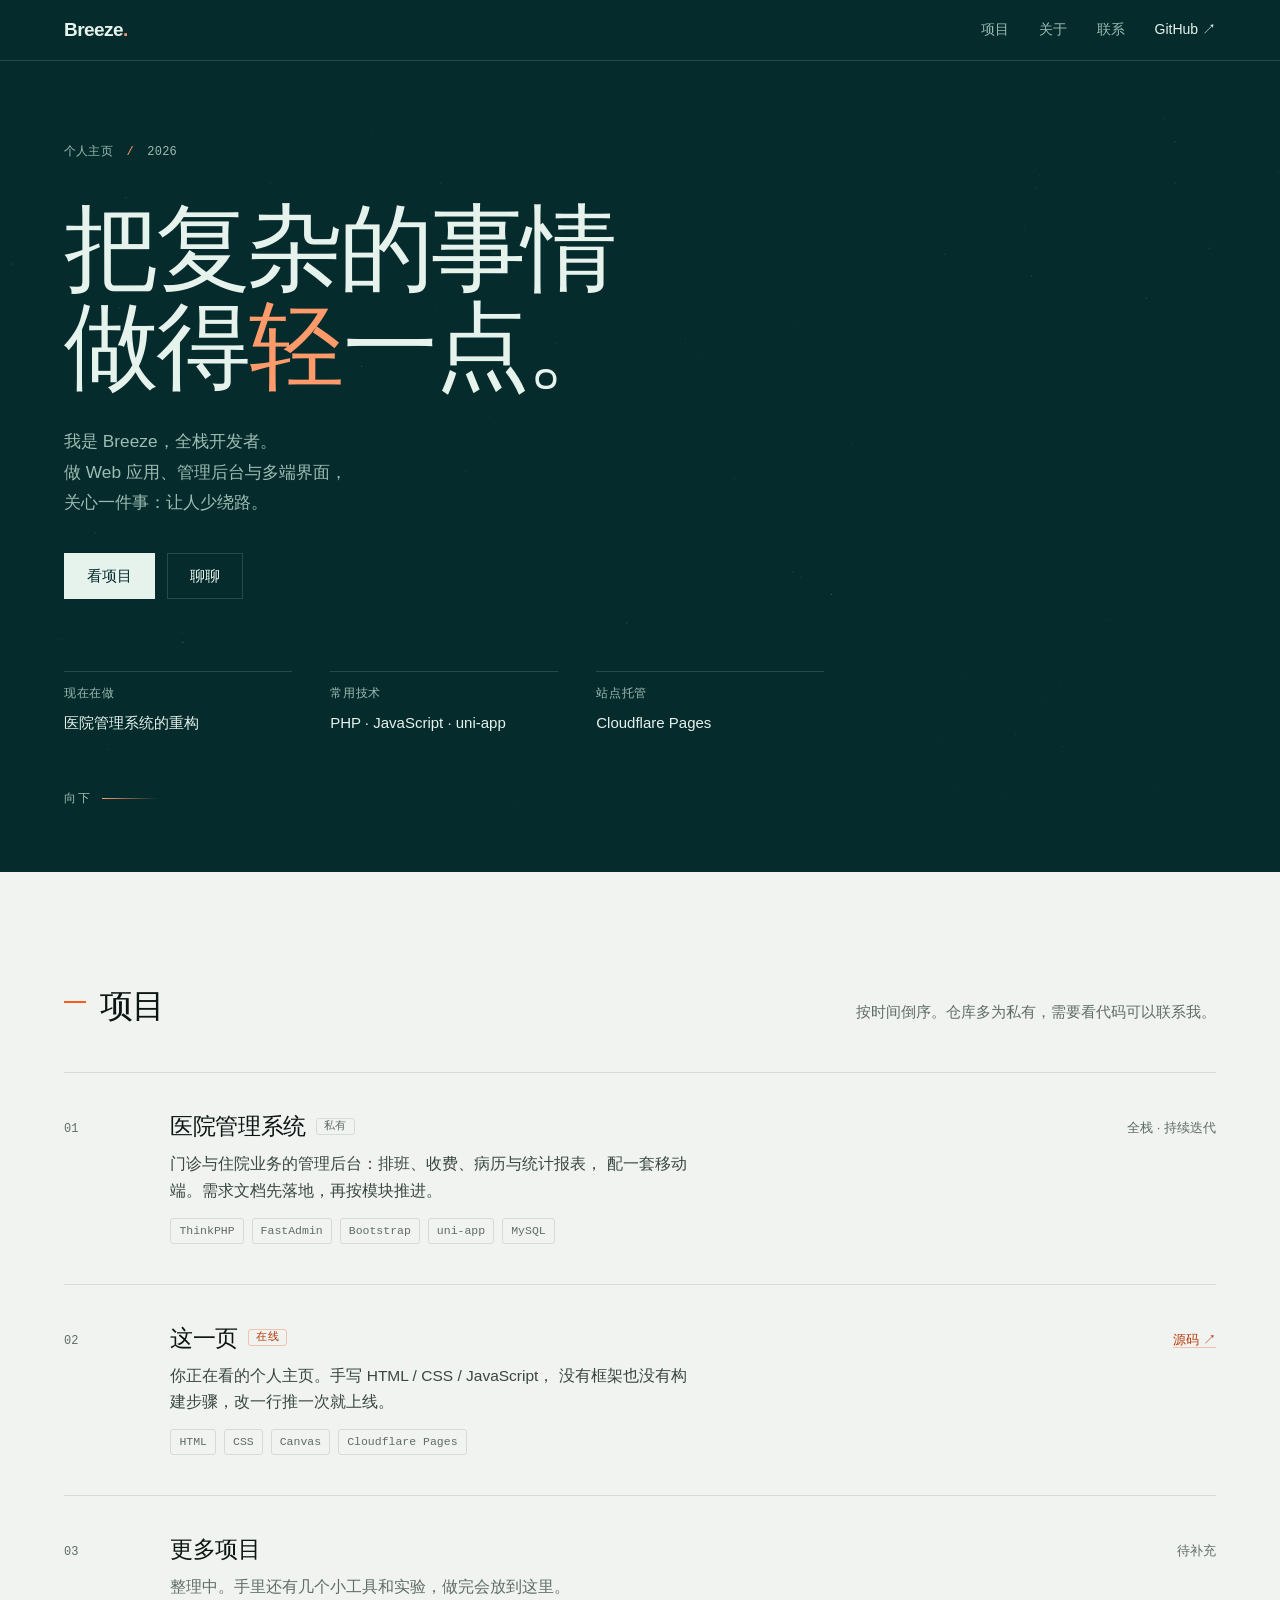
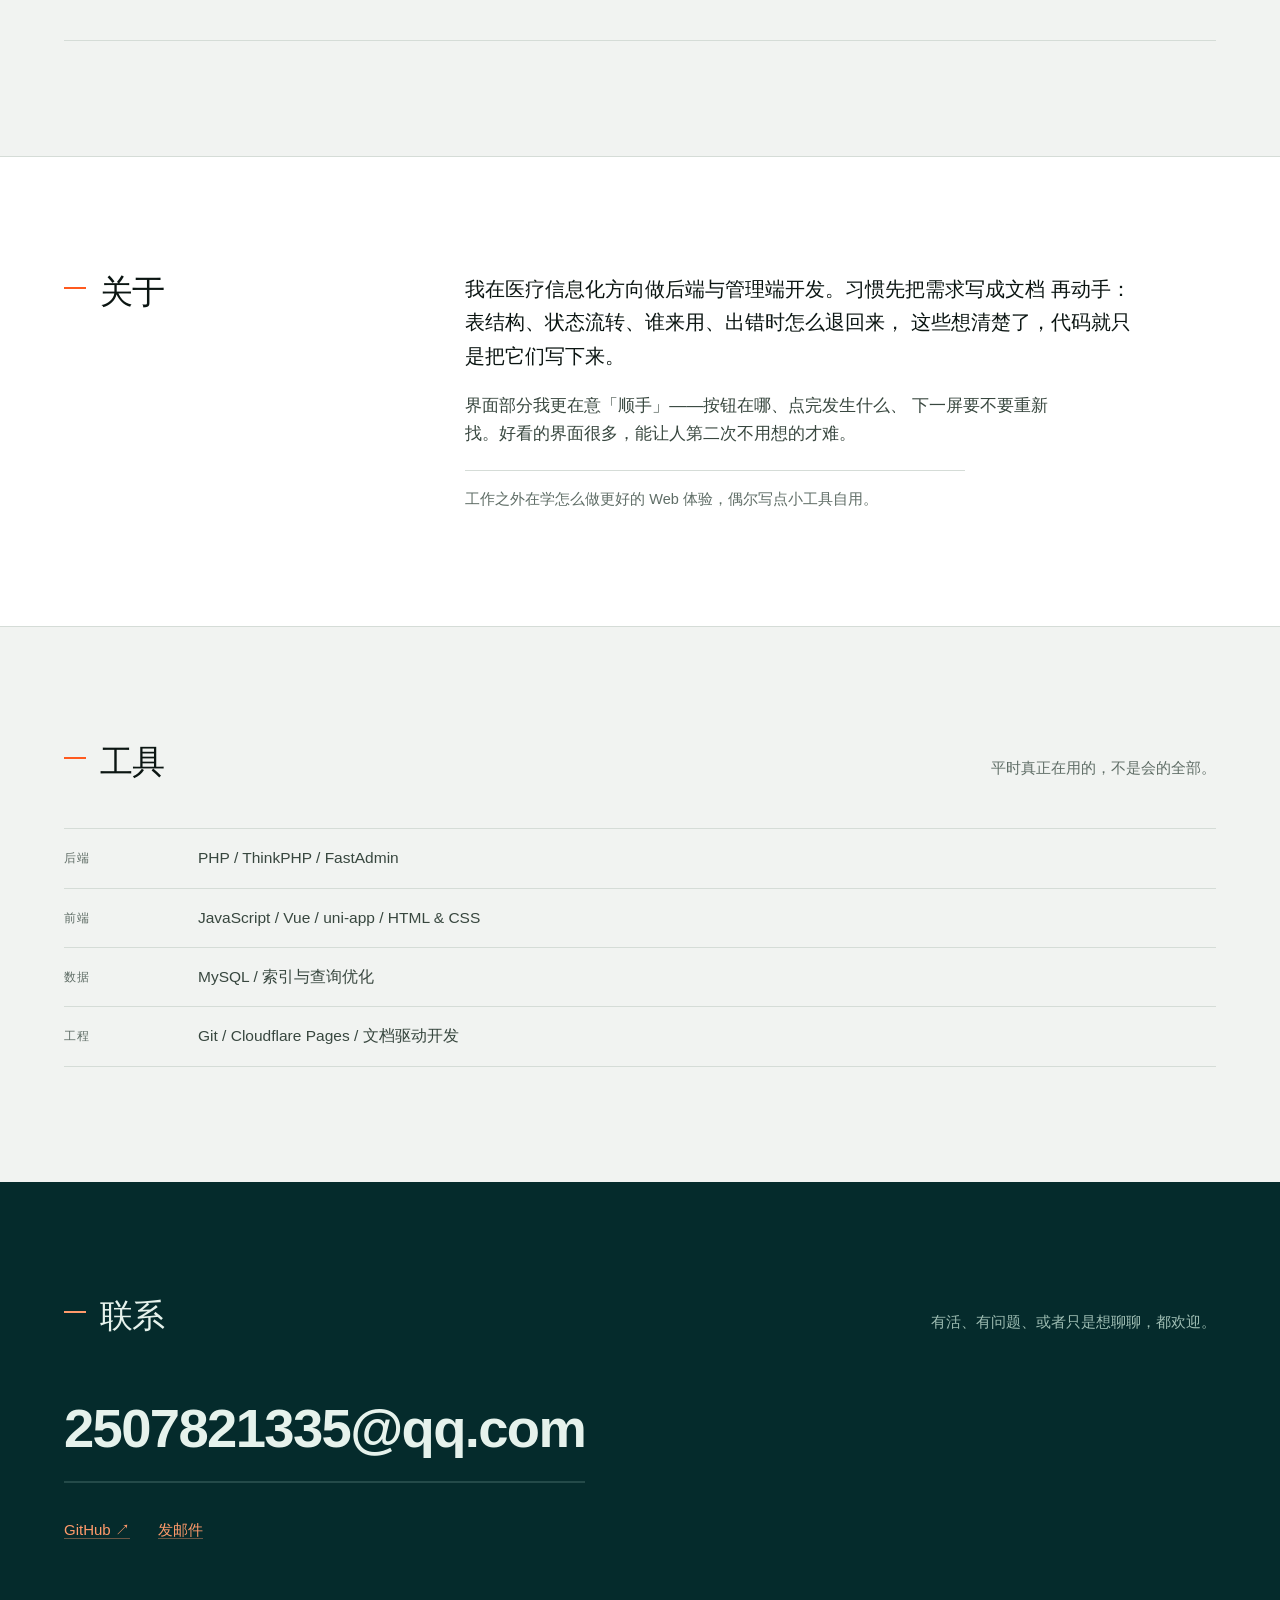
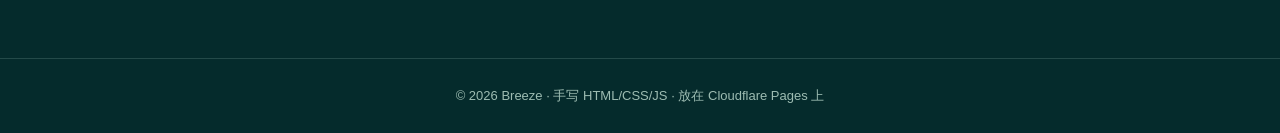
==== index.html @ c9e1d1b5 "Personal site: single-page, no build, wind-field hero" ====
<!doctype html>
<html lang="zh-CN">
<head>
<meta charset="utf-8">
<meta name="viewport" content="width=device-width, initial-scale=1">
<title>Breeze — 全栈开发者</title>
<meta name="description" content="Breeze（CoolBreezeBlowsGently）的个人主页：做 Web 应用、管理后台与多端界面，把复杂的事情做得轻一点。">
<meta name="theme-color" content="#052B2C">
<meta property="og:type" content="website">
<meta property="og:title" content="Breeze — 全栈开发者">
<meta property="og:description" content="做 Web 应用、管理后台与多端界面，把复杂的事情做得轻一点。">
<link rel="icon" href="assets/favicon.svg" type="image/svg+xml">
<link rel="stylesheet" href="styles.css">
<script>document.documentElement.classList.add('js');</script>
<script src="script.js" defer></script>
</head>
<body>
<a class="skip-link" href="#main">跳到主要内容</a>

<header class="topbar">
  <a class="mark" href="#top" aria-label="Breeze，回到顶部">Breeze<span aria-hidden="true">.</span></a>
  <nav class="nav" aria-label="主导航">
    <a href="#work">项目</a>
    <a href="#about">关于</a>
    <a href="#contact">联系</a>
    <a class="nav__ext" href="https://github.com/CoolBreezeBlowsGently" target="_blank" rel="noopener">GitHub<span aria-hidden="true"> ↗</span></a>
  </nav>
</header>

<main id="main">

  <section class="hero" id="top">
    <canvas class="hero__wind" aria-hidden="true"></canvas>
    <div class="hero__inner">
      <p class="hero__kicker">个人主页 <span aria-hidden="true">/</span> 2026</p>
      <h1 class="hero__title">
        把复杂的事情<br>
        做得<span class="hero__swoosh">轻</span>一点。
      </h1>
      <p class="hero__lede">
        我是 Breeze，全栈开发者。<br>
        做 <span class="nb">Web 应用</span>、管理后台与多端界面，<br>
        关心一件事：让人少绕路。
      </p>
      <div class="hero__actions">
        <a class="btn btn--solid" href="#work">看项目</a>
        <a class="btn btn--ghost" href="#contact">聊聊</a>
      </div>
      <dl class="hero__facts">
        <div>
          <dt>现在在做</dt>
          <dd>医院管理系统的重构</dd>
        </div>
        <div>
          <dt>常用技术</dt>
          <dd>PHP · JavaScript · uni-app</dd>
        </div>
        <div>
          <dt>站点托管</dt>
          <dd>Cloudflare Pages</dd>
        </div>
      </dl>
    </div>
    <p class="hero__cue" aria-hidden="true">向下</p>
  </section>

  <section class="section" id="work" aria-labelledby="work-h">
    <div class="section__head reveal">
      <h2 id="work-h">项目</h2>
      <p class="section__note">按时间倒序。仓库多为私有，需要看代码可以联系我。</p>
    </div>

    <ol class="work">
      <li class="work__row reveal">
        <p class="work__index" aria-hidden="true">01</p>
        <div class="work__body">
          <h3><span class="work__title">医院管理系统</span> <span class="work__badge">私有</span></h3>
          <p>
            门诊与住院业务的管理后台：排班、收费、病历与统计报表，
            配一套移动端。需求文档先落地，再按模块推进。
          </p>
          <ul class="tags" aria-label="技术栈">
            <li>ThinkPHP</li><li>FastAdmin</li><li>Bootstrap</li><li>uni-app</li><li>MySQL</li>
          </ul>
        </div>
        <p class="work__meta">全栈 · 持续迭代</p>
      </li>

      <li class="work__row reveal">
        <p class="work__index" aria-hidden="true">02</p>
        <div class="work__body">
          <h3><span class="work__title">这一页</span> <span class="work__badge work__badge--live">在线</span></h3>
          <p>
            你正在看的个人主页。手写 HTML / CSS / JavaScript，
            没有框架也没有构建步骤，改一行推一次就上线。
          </p>
          <ul class="tags" aria-label="技术栈">
            <li>HTML</li><li>CSS</li><li>Canvas</li><li>Cloudflare Pages</li>
          </ul>
        </div>
        <p class="work__meta"><a class="link" href="https://github.com/CoolBreezeBlowsGently/personal-website" target="_blank" rel="noopener">源码<span aria-hidden="true"> ↗</span></a></p>
      </li>

      <li class="work__row work__row--empty reveal">
        <p class="work__index" aria-hidden="true">03</p>
        <div class="work__body">
          <h3><span class="work__title">更多项目</span></h3>
          <p>整理中。手里还有几个小工具和实验，做完会放到这里。</p>
        </div>
        <p class="work__meta">待补充</p>
      </li>
    </ol>
  </section>

  <section class="section section--split" id="about" aria-labelledby="about-h">
    <div class="section__head reveal">
      <h2 id="about-h">关于</h2>
    </div>
    <div class="about reveal">
      <p>
        我在医疗信息化方向做后端与管理端开发。习惯先把需求写成文档
        再动手：表结构、状态流转、谁来用、出错时怎么退回来，
        这些想清楚了，代码就只是把它们写下来。
      </p>
      <p>
        界面部分我更在意「顺手」——按钮在哪、点完发生什么、
        下一屏要不要重新找。好看的界面很多，能让人第二次不用想的才难。
      </p>
      <p class="about__aside">
        工作之外在学怎么做更好的 Web 体验，偶尔写点小工具自用。
      </p>
    </div>
  </section>

  <section class="section" id="stack" aria-labelledby="stack-h">
    <div class="section__head reveal">
      <h2 id="stack-h">工具</h2>
      <p class="section__note">平时真正在用的，不是会的全部。</p>
    </div>
    <ul class="stack reveal">
      <li><span class="stack__label">后端</span> PHP / ThinkPHP / FastAdmin</li>
      <li><span class="stack__label">前端</span> JavaScript / Vue / uni-app / HTML &amp; CSS</li>
      <li><span class="stack__label">数据</span> MySQL / 索引与查询优化</li>
      <li><span class="stack__label">工程</span> Git / Cloudflare Pages / 文档驱动开发</li>
    </ul>
  </section>

  <section class="section section--contact" id="contact" aria-labelledby="contact-h">
    <div class="section__head reveal">
      <h2 id="contact-h">联系</h2>
      <p class="section__note">有活、有问题、或者只是想聊聊，都欢迎。</p>
    </div>
    <p class="contact reveal">
      <a class="contact__mail" href="mailto:2507821335@qq.com">2507821335@qq.com</a>
    </p>
    <ul class="contact__links reveal">
      <li><a class="link" href="https://github.com/CoolBreezeBlowsGently" target="_blank" rel="noopener">GitHub<span aria-hidden="true"> ↗</span></a></li>
      <li><a class="link" href="mailto:2507821335@qq.com">发邮件</a></li>
    </ul>
  </section>

</main>

<footer class="footer">
  <p>© <span id="year">2026</span> Breeze · 手写 HTML/CSS/JS · 放在 Cloudflare Pages 上</p>
</footer>
</body>
</html>
---- styles.css ----
/* ==========================================================================
   Breeze — personal site
   THESIS   One idea: 轻 (weightlessness) earned by craft, not decoration.
            Refuses the portfolio rut of 3 equal icon cards + gradient hero text.
   OWN-WORLD Deep petrol field, pale mint type, signal-orange accent, hairline
            rules, mono only where it measures. No cards, no glass, no gradient text.
   STORY    Visitor reads: who he is, what he built, how to reach him — in one scroll.
   VIEWPORT Full-bleed petrol hero, wind drawn live in canvas, name at 6rem max,
            two actions, three facts on hairlines, scroll cue at the bottom edge.
   FORM     Editorial field-notes page; motion is the wind itself, authored once.
   ========================================================================== */

:root {
  --petrol:        #052b2c;
  --petrol-lift:   #0a3b3c;
  --mint:          #e6f2ec;
  --mint-dim:      #9dbcb2;
  --ink:           #0b1512;
  --ink-soft:      #38473f;
  --muted:         #5f6d66;
  --ground:        #f1f3f1;
  --surface:       #ffffff;
  --line:          #d5dcd7;
  --line-dark:     #244a49;
  --accent:        #ff5a1f;
  --accent-deep:   #b8380a;
  --accent-soft:   #ff9a6b;

  --sans: -apple-system, BlinkMacSystemFont, "Segoe UI Variable Display", "Segoe UI",
          "PingFang SC", "Hiragino Sans GB", "Microsoft YaHei UI", "Microsoft YaHei",
          "Source Han Sans SC", sans-serif;
  --mono: ui-monospace, "SFMono-Regular", "Cascadia Mono", "Segoe UI Mono", Consolas,
          "Liberation Mono", monospace;

  --pad: clamp(20px, 5vw, 64px);
  --max: 1180px;
  --ease: cubic-bezier(0.16, 1, 0.3, 1);
}

*, *::before, *::after { box-sizing: border-box; }

html { scroll-behavior: smooth; scroll-padding-top: 84px; -webkit-text-size-adjust: 100%; }

body {
  margin: 0;
  background: var(--ground);
  color: var(--ink);
  font-family: var(--sans);
  font-size: 17px;
  line-height: 1.7;
  font-synthesis-weight: none;
  -webkit-font-smoothing: antialiased;
  text-rendering: optimizeLegibility;
}

h1, h2, h3 { margin: 0; font-weight: 700; line-height: 1.12; letter-spacing: -0.02em; text-wrap: balance; }
p { margin: 0; }
ul, ol, dl, dd { margin: 0; padding: 0; }
li { list-style: none; }

a { color: inherit; text-decoration: none; }

:focus-visible {
  outline: 2px solid var(--accent);
  outline-offset: 3px;
  border-radius: 2px;
}

.skip-link {
  position: absolute;
  left: 50%; top: 0;
  transform: translate(-50%, -120%);
  z-index: 100;
  background: var(--mint);
  color: var(--petrol);
  padding: 10px 18px;
  font-size: 14px;
}
.skip-link:focus-visible { transform: translate(-50%, 8px); }

/* ---------- top bar ------------------------------------------------------ */

.topbar {
  position: sticky;
  top: 0;
  z-index: 50;
  display: flex;
  align-items: center;
  justify-content: space-between;
  gap: 24px;
  padding: 14px max(var(--pad), calc((100% - var(--max)) / 2));
  background: var(--petrol);
  color: var(--mint);
  border-bottom: 1px solid var(--line-dark);
}

.mark {
  font-size: 19px;
  font-weight: 700;
  letter-spacing: -0.03em;
}
.mark span { color: var(--accent-soft); }

.nav {
  display: flex;
  align-items: center;
  gap: clamp(14px, 2.4vw, 30px);
  font-size: 14px;
}
.nav a {
  color: var(--mint-dim);
  position: relative;
  padding-block: 4px;
  transition: color 0.25s var(--ease);
}
.nav a::after {
  content: "";
  position: absolute;
  left: 0; right: 0; bottom: 0;
  height: 1px;
  background: currentColor;
  transform: scaleX(0);
  transform-origin: left;
  transition: transform 0.35s var(--ease);
}
.nav a:hover, .nav a:focus-visible { color: var(--mint); }
.nav a:hover::after, .nav a:focus-visible::after { transform: scaleX(1); }
.nav a.is-current { color: var(--mint); }
.nav a.is-current::after { transform: scaleX(1); background: var(--accent-soft); }
.nav__ext { color: var(--mint) !important; }

/* ---------- hero --------------------------------------------------------- */

.hero {
  position: relative;
  isolation: isolate;
  background: var(--petrol);
  color: var(--mint);
  overflow: hidden;
  padding: clamp(56px, 9vh, 110px) var(--pad) clamp(40px, 7vh, 72px);
  min-height: min(88svh, 900px);
  display: flex;
  flex-direction: column;
  justify-content: space-between;
}

.hero__wind {
  position: absolute;
  inset: 0;
  width: 100%;
  height: 100%;
  z-index: -1;
  display: block;
}

.hero::after {
  content: "";
  position: absolute;
  inset: auto 0 0 0;
  height: 30%;
  z-index: -1;
  background: linear-gradient(to bottom, rgba(5, 43, 44, 0) 0%, rgba(5, 43, 44, 0.85) 100%);
  pointer-events: none;
}

.hero__inner { width: 100%; max-width: var(--max); margin-inline: auto; }

.hero__kicker {
  font-family: var(--mono);
  font-size: 12px;
  letter-spacing: 0.02em;
  color: var(--mint-dim);
  margin-bottom: clamp(22px, 4vh, 40px);
}
.hero__kicker span { color: var(--accent-soft); padding-inline: 6px; }

.hero__title {
  font-size: clamp(2.6rem, 7.4vw, 6rem);
  font-weight: 800;
  letter-spacing: -0.035em;
  line-height: 1.04;
  max-width: 16ch;
}

.hero__swoosh {
  position: relative;
  color: var(--accent-soft);
  padding-inline: 0.02em;
}

.hero__lede {
  margin-top: clamp(22px, 3.4vh, 34px);
  max-width: 32em;
  font-size: clamp(1rem, 1.35vw, 1.14rem);
  color: var(--mint-dim);
  line-height: 1.75;
}

.nb { white-space: nowrap; }

.hero__actions {
  display: flex;
  flex-wrap: wrap;
  gap: 12px;
  margin-top: clamp(26px, 4vh, 40px);
}

.btn {
  display: inline-flex;
  align-items: center;
  justify-content: center;
  min-height: 46px;
  padding: 0 22px;
  font-size: 15px;
  font-weight: 600;
  border: 1px solid transparent;
  transition: background-color 0.25s var(--ease), color 0.25s var(--ease),
              border-color 0.25s var(--ease), transform 0.25s var(--ease);
}
.btn--solid { background: var(--mint); color: var(--petrol); }
.btn--solid:hover { background: var(--accent-soft); transform: translateY(-2px); }
.btn--ghost { border-color: var(--line-dark); color: var(--mint); }
.btn--ghost:hover { border-color: var(--mint); background: rgba(230, 242, 236, 0.06); transform: translateY(-2px); }

.hero__facts {
  display: grid;
  grid-template-columns: repeat(3, minmax(0, 1fr));
  gap: 18px clamp(16px, 3vw, 40px);
  margin-top: clamp(40px, 8vh, 76px);
  max-width: 760px;
}
.hero__facts > div { border-top: 1px solid var(--line-dark); padding-top: 12px; }
.hero__facts dt {
  font-family: var(--mono);
  font-size: 11.5px;
  letter-spacing: 0.06em;
  text-transform: uppercase;
  color: var(--mint-dim);
  margin-bottom: 6px;
}
.hero__facts dd { font-size: 15px; color: var(--mint); }

.hero__cue {
  margin-top: clamp(32px, 6vh, 60px);
  font-family: var(--mono);
  font-size: 11.5px;
  letter-spacing: 0.16em;
  color: var(--mint-dim);
  display: flex;
  align-items: center;
  gap: 10px;
}
.hero__cue::after {
  content: "";
  width: 56px;
  height: 1px;
  background: linear-gradient(to right, var(--accent-soft), rgba(255, 154, 107, 0));
}

/* ---------- sections ----------------------------------------------------- */

.section {
  padding-block: clamp(64px, 9vw, 132px);
  padding-inline: var(--pad);
}
.section > * { max-width: var(--max); margin-inline: auto; }

.section__head {
  display: flex;
  flex-wrap: wrap;
  align-items: baseline;
  justify-content: space-between;
  gap: 10px 40px;
  margin-bottom: clamp(28px, 4vw, 48px);
}
.section__head h2 {
  font-size: clamp(1.55rem, 2.6vw, 2.1rem);
  letter-spacing: -0.028em;
}
.section__head h2::before {
  content: "";
  display: inline-block;
  width: 22px;
  height: 2px;
  margin-right: 14px;
  vertical-align: 0.42em;
  background: var(--accent);
}
.section__note {
  font-size: 14.5px;
  color: var(--muted);
  max-width: 46ch;
}

/* ---------- work --------------------------------------------------------- */

.work { border-top: 1px solid var(--line); }

.work__row {
  display: grid;
  grid-template-columns: 68px minmax(0, 1fr) minmax(120px, 190px);
  gap: clamp(16px, 3vw, 40px);
  padding-block: clamp(26px, 3.4vw, 40px);
  border-bottom: 1px solid var(--line);
  align-items: start;
}

.work__index {
  font-family: var(--mono);
  font-size: 12px;
  color: var(--muted);
  padding-top: 6px;
}

.work__body h3 {
  font-size: clamp(1.15rem, 1.9vw, 1.45rem);
  display: flex;
  align-items: center;
  flex-wrap: wrap;
  gap: 10px;
  margin-bottom: 10px;
}
.work__row:not(.work__row--empty) .work__body h3 { transition: transform 0.4s var(--ease); }
.work__row:not(.work__row--empty):hover .work__body h3 { transform: translateX(4px); }

.work__title {
  background-image: linear-gradient(var(--accent), var(--accent));
  background-repeat: no-repeat;
  background-size: 0% 2px;
  background-position: 0 100%;
  transition: background-size 0.45s var(--ease);
  padding-bottom: 2px;
}
.work__row:not(.work__row--empty):hover .work__title { background-size: 100% 2px; }

.work__badge {
  font-family: var(--mono);
  font-size: 10.5px;
  letter-spacing: 0.06em;
  text-transform: uppercase;
  color: var(--muted);
  border: 1px solid var(--line);
  padding: 2px 7px;
  border-radius: 3px;
  font-weight: 400;
  transform: translateY(-1px);
}
.work__badge--live { color: var(--accent-deep); border-color: #f0c3ae; }

.work__body p { max-width: 60ch; color: var(--ink-soft); font-size: 15.5px; }

.tags {
  display: flex;
  flex-wrap: wrap;
  gap: 8px;
  margin-top: 14px;
}
.tags li {
  font-family: var(--mono);
  font-size: 11.5px;
  color: var(--muted);
  border: 1px solid var(--line);
  padding: 2px 8px;
  border-radius: 3px;
}

.work__meta {
  font-size: 13px;
  color: var(--muted);
  text-align: right;
  padding-top: 4px;
}
.work__row--empty .work__body p { color: var(--muted); }

.link {
  position: relative;
  color: var(--accent-deep);
  border-bottom: 1px solid #f0c3ae;
  transition: border-color 0.25s var(--ease), color 0.25s var(--ease);
}
.link:hover { border-color: var(--accent-deep); }

/* ---------- about -------------------------------------------------------- */

.section--split {
  display: grid;
  grid-template-columns: minmax(0, 0.62fr) minmax(0, 1.38fr);
  gap: clamp(24px, 5vw, 72px);
  align-items: start;
  padding-inline: max(var(--pad), calc((100% - var(--max)) / 2));
  background: var(--surface);
  border-block: 1px solid var(--line);
}
.section--split > .section__head { position: sticky; top: 84px; margin: 0; }
.section--split > .about { margin-inline: 0; }

.about p { max-width: 62ch; color: var(--ink-soft); }
.about p + p { margin-top: 1.05em; }
.about p:first-child { font-size: clamp(1.06rem, 1.6vw, 1.24rem); color: var(--ink); }
.about__aside {
  margin-top: 1.4em !important;
  padding-top: 1.1em;
  border-top: 1px solid var(--line);
  font-size: 14.5px;
  color: var(--muted) !important;
}

/* ---------- stack -------------------------------------------------------- */

.stack { border-top: 1px solid var(--line); }
.stack li {
  display: grid;
  grid-template-columns: 110px minmax(0, 1fr);
  gap: 24px;
  padding-block: 16px;
  border-bottom: 1px solid var(--line);
  font-size: 15.5px;
  color: var(--ink-soft);
}
.stack__label {
  font-family: var(--mono);
  font-size: 11.5px;
  letter-spacing: 0.06em;
  text-transform: uppercase;
  color: var(--muted);
  padding-top: 4px;
}

/* ---------- contact ------------------------------------------------------ */

.section--contact {
  background: var(--petrol);
  color: var(--mint);
}
.section--contact .section__head h2::before { background: var(--accent-soft); }
.section--contact .section__note { color: var(--mint-dim); }

.contact__mail {
  display: inline-block;
  font-size: clamp(1.5rem, 4.6vw, 3.4rem);
  font-weight: 700;
  letter-spacing: -0.03em;
  color: var(--mint);
  border-bottom: 2px solid var(--line-dark);
  padding-bottom: 6px;
  transition: color 0.3s var(--ease), border-color 0.3s var(--ease);
  word-break: break-word;
}
.contact__mail:hover { color: var(--accent-soft); border-color: var(--accent-soft); }

.contact__links {
  display: flex;
  gap: 28px;
  margin-top: 34px;
  font-size: 15px;
}
.contact__links .link { color: var(--accent-soft); border-color: rgba(255, 154, 107, 0.4); }
.contact__links .link:hover { border-color: var(--accent-soft); }

/* ---------- footer ------------------------------------------------------- */

.footer {
  padding: 26px var(--pad);
  background: var(--petrol);
  border-top: 1px solid var(--line-dark);
  color: var(--mint-dim);
  font-size: 13px;
  text-align: center;
}

/* ---------- motion ------------------------------------------------------- */

/* Reveal only when JS is running; without it the content stays readable. */
.js .reveal {
  opacity: 0;
  transform: translate3d(0, 22px, 0);
  transition: opacity 0.9s var(--ease), transform 0.9s var(--ease);
  transition-delay: calc(var(--i, 0) * 70ms);
}
.js .reveal.is-in { opacity: 1; transform: none; }

.hero__kicker,
.hero__title,
.hero__lede,
.hero__actions,
.hero__facts {
  opacity: 0;
  transform: translate3d(0, 26px, 0);
  animation: rise 1.1s var(--ease) forwards;
}
.hero__kicker  { animation-delay: 0.15s; }
.hero__title   { animation-delay: 0.26s; }
.hero__lede    { animation-delay: 0.42s; }
.hero__actions { animation-delay: 0.54s; }
.hero__facts   { animation-delay: 0.66s; }

@keyframes rise {
  to { opacity: 1; transform: none; }
}

/* ---------- responsive --------------------------------------------------- */

@media (max-width: 900px) {
  .section--split { grid-template-columns: 1fr; }
  .section--split > .section__head { position: static; }
  .work__row { grid-template-columns: 44px minmax(0, 1fr); }
  .work__meta { grid-column: 2; text-align: left; padding-top: 12px; }
}

@media (max-width: 640px) {
  body { font-size: 16px; }
  .topbar { padding-block: 12px; }
  .nav { gap: 14px; font-size: 13px; }
  .nav__ext { display: none; }
  .hero { min-height: 0; padding-bottom: 40px; }
  .hero__title { max-width: none; }
  .hero__lede { max-width: 30em; }
  .hero__lede br { display: none; }
  .hero__facts { grid-template-columns: 1fr; gap: 14px; }
  .hero__actions .btn { flex: 1 1 auto; }
  .work__row { grid-template-columns: 1fr; gap: 10px; }
  .work__index { padding-top: 0; }
  .work__meta { grid-column: 1; }
  .stack li { grid-template-columns: 1fr; gap: 4px; }
  .contact__links { flex-direction: column; gap: 12px; }
}

@media (prefers-reduced-motion: reduce) {
  html { scroll-behavior: auto; }
  *, *::before, *::after {
    animation-duration: 0.001ms !important;
    animation-delay: 0ms !important;
    transition-duration: 0.001ms !important;
  }
  .reveal, .js .reveal { opacity: 1; transform: none; }
  .hero__kicker, .hero__title, .hero__lede, .hero__actions, .hero__facts {
    opacity: 1; transform: none;
  }
}
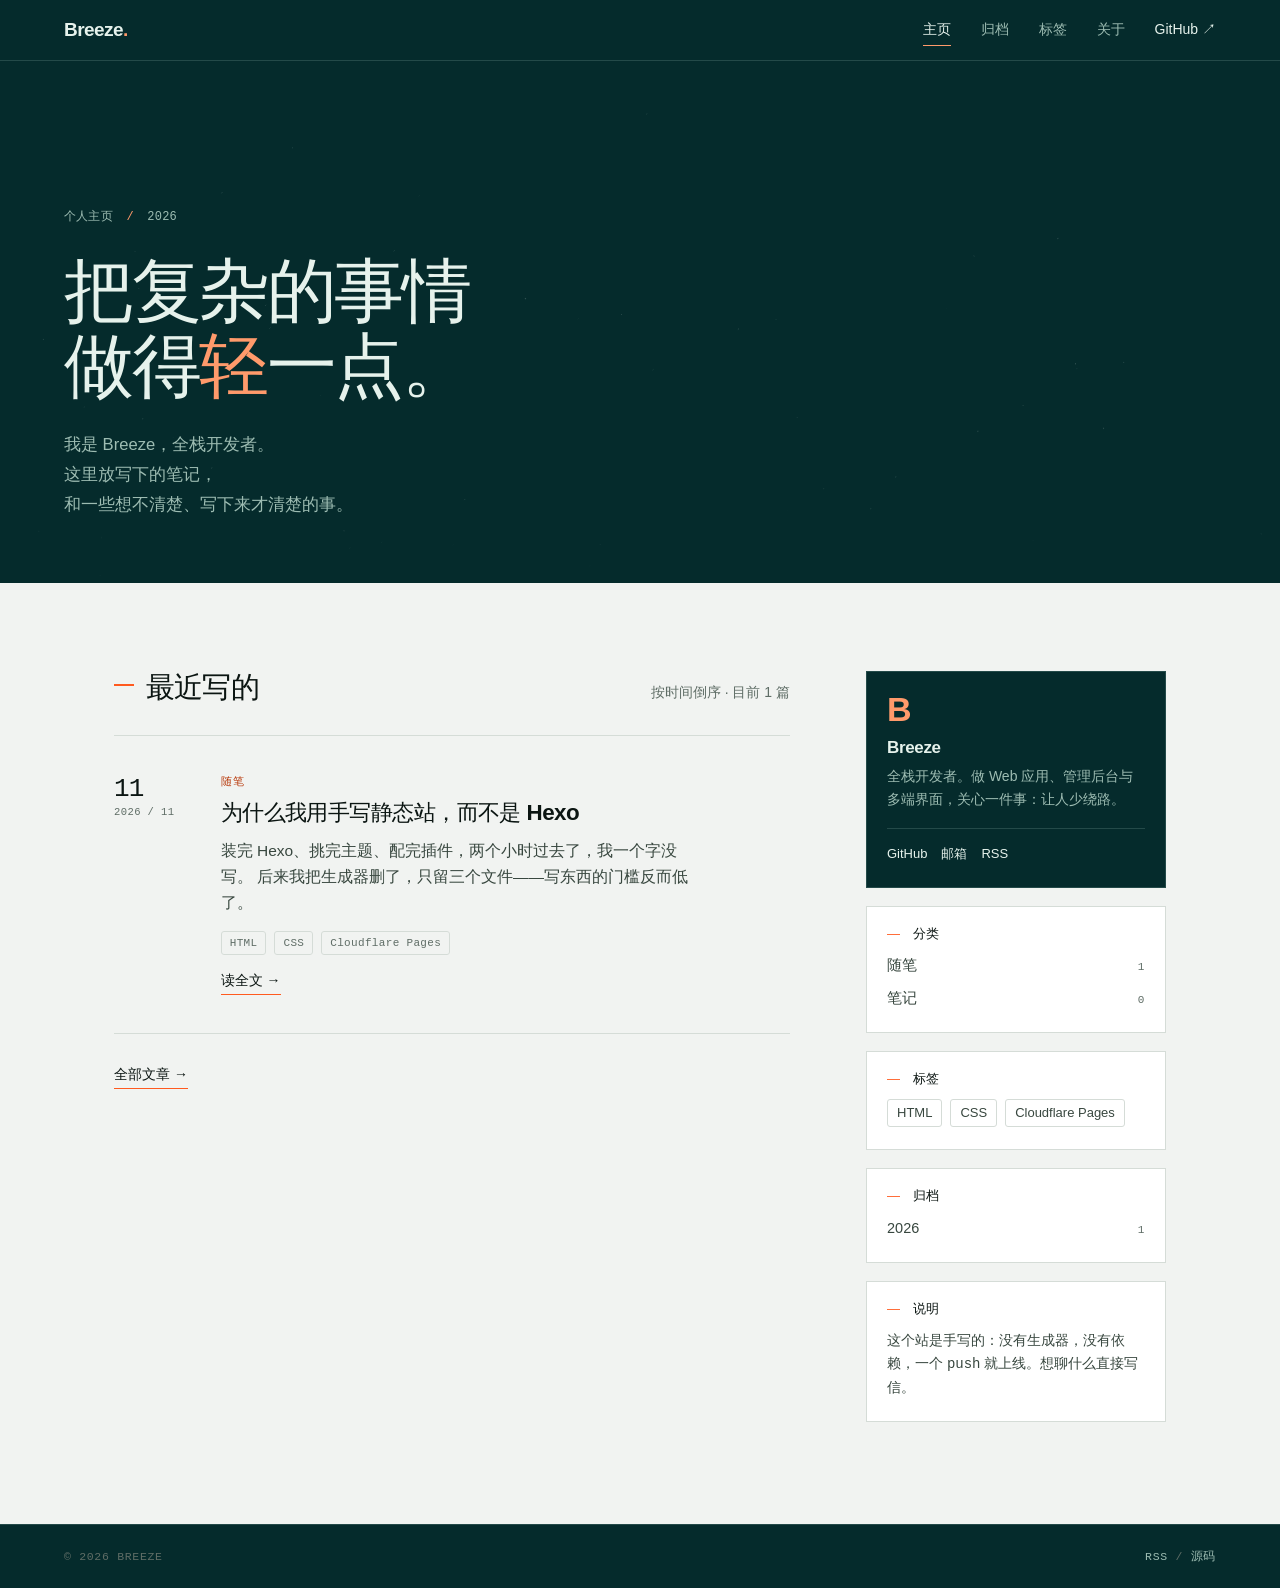
==== commit 9eee41c7: "Blog layout: home, archive, tags, about, one post; no build step" ====
--- a/index.html
+++ b/index.html
@@ -3,166 +3,128 @@
 <head>
 <meta charset="utf-8">
 <meta name="viewport" content="width=device-width, initial-scale=1">
-<title>Breeze — 全栈开发者</title>
-<meta name="description" content="Breeze（CoolBreezeBlowsGently）的个人主页：做 Web 应用、管理后台与多端界面，把复杂的事情做得轻一点。">
+<title>Breeze — 个人主页</title>
+<meta name="description" content="Breeze（CoolBreezeBlowsGently）的个人主页与笔记：做 Web 应用、管理后台与多端界面，把复杂的事情做得轻一点。">
 <meta name="theme-color" content="#052B2C">
 <meta property="og:type" content="website">
-<meta property="og:title" content="Breeze — 全栈开发者">
+<meta property="og:title" content="Breeze — 个人主页">
 <meta property="og:description" content="做 Web 应用、管理后台与多端界面，把复杂的事情做得轻一点。">
 <link rel="icon" href="assets/favicon.svg" type="image/svg+xml">
+<link rel="alternate" type="application/rss+xml" title="Breeze 的笔记" href="feed.xml">
 <link rel="stylesheet" href="styles.css">
-<script>document.documentElement.classList.add('js');</script>
 <script src="script.js" defer></script>
 </head>
 <body>
 <a class="skip-link" href="#main">跳到主要内容</a>
 
 <header class="topbar">
-  <a class="mark" href="#top" aria-label="Breeze，回到顶部">Breeze<span aria-hidden="true">.</span></a>
+  <a class="mark" href="index.html" aria-label="Breeze，回到首页">Breeze<span aria-hidden="true">.</span></a>
   <nav class="nav" aria-label="主导航">
-    <a href="#work">项目</a>
-    <a href="#about">关于</a>
-    <a href="#contact">联系</a>
+    <a href="index.html" aria-current="page">主页</a>
+    <a href="archive.html">归档</a>
+    <a href="tags.html">标签</a>
+    <a href="about.html">关于</a>
     <a class="nav__ext" href="https://github.com/CoolBreezeBlowsGently" target="_blank" rel="noopener">GitHub<span aria-hidden="true"> ↗</span></a>
   </nav>
 </header>
 
 <main id="main">
 
-  <section class="hero" id="top">
+  <section class="masthead" id="top">
     <canvas class="hero__wind" aria-hidden="true"></canvas>
-    <div class="hero__inner">
+    <div class="masthead__inner">
       <p class="hero__kicker">个人主页 <span aria-hidden="true">/</span> 2026</p>
-      <h1 class="hero__title">
+      <h1 class="masthead__title">
         把复杂的事情<br>
         做得<span class="hero__swoosh">轻</span>一点。
       </h1>
-      <p class="hero__lede">
+      <p class="masthead__lede">
         我是 Breeze，全栈开发者。<br>
-        做 <span class="nb">Web 应用</span>、管理后台与多端界面，<br>
-        关心一件事：让人少绕路。
-      </p>
-      <div class="hero__actions">
-        <a class="btn btn--solid" href="#work">看项目</a>
-        <a class="btn btn--ghost" href="#contact">聊聊</a>
-      </div>
-      <dl class="hero__facts">
-        <div>
-          <dt>现在在做</dt>
-          <dd>医院管理系统的重构</dd>
-        </div>
-        <div>
-          <dt>常用技术</dt>
-          <dd>PHP · JavaScript · uni-app</dd>
-        </div>
-        <div>
-          <dt>站点托管</dt>
-          <dd>Cloudflare Pages</dd>
-        </div>
-      </dl>
-    </div>
-    <p class="hero__cue" aria-hidden="true">向下</p>
-  </section>
-
-  <section class="section" id="work" aria-labelledby="work-h">
-    <div class="section__head reveal">
-      <h2 id="work-h">项目</h2>
-      <p class="section__note">按时间倒序。仓库多为私有，需要看代码可以联系我。</p>
-    </div>
-
-    <ol class="work">
-      <li class="work__row reveal">
-        <p class="work__index" aria-hidden="true">01</p>
-        <div class="work__body">
-          <h3><span class="work__title">医院管理系统</span> <span class="work__badge">私有</span></h3>
-          <p>
-            门诊与住院业务的管理后台：排班、收费、病历与统计报表，
-            配一套移动端。需求文档先落地，再按模块推进。
-          </p>
-          <ul class="tags" aria-label="技术栈">
-            <li>ThinkPHP</li><li>FastAdmin</li><li>Bootstrap</li><li>uni-app</li><li>MySQL</li>
-          </ul>
-        </div>
-        <p class="work__meta">全栈 · 持续迭代</p>
-      </li>
-
-      <li class="work__row reveal">
-        <p class="work__index" aria-hidden="true">02</p>
-        <div class="work__body">
-          <h3><span class="work__title">这一页</span> <span class="work__badge work__badge--live">在线</span></h3>
-          <p>
-            你正在看的个人主页。手写 HTML / CSS / JavaScript，
-            没有框架也没有构建步骤，改一行推一次就上线。
-          </p>
-          <ul class="tags" aria-label="技术栈">
-            <li>HTML</li><li>CSS</li><li>Canvas</li><li>Cloudflare Pages</li>
-          </ul>
-        </div>
-        <p class="work__meta"><a class="link" href="https://github.com/CoolBreezeBlowsGently/personal-website" target="_blank" rel="noopener">源码<span aria-hidden="true"> ↗</span></a></p>
-      </li>
-
-      <li class="work__row work__row--empty reveal">
-        <p class="work__index" aria-hidden="true">03</p>
-        <div class="work__body">
-          <h3><span class="work__title">更多项目</span></h3>
-          <p>整理中。手里还有几个小工具和实验，做完会放到这里。</p>
-        </div>
-        <p class="work__meta">待补充</p>
-      </li>
-    </ol>
-  </section>
-
-  <section class="section section--split" id="about" aria-labelledby="about-h">
-    <div class="section__head reveal">
-      <h2 id="about-h">关于</h2>
-    </div>
-    <div class="about reveal">
-      <p>
-        我在医疗信息化方向做后端与管理端开发。习惯先把需求写成文档
-        再动手：表结构、状态流转、谁来用、出错时怎么退回来，
-        这些想清楚了，代码就只是把它们写下来。
-      </p>
-      <p>
-        界面部分我更在意「顺手」——按钮在哪、点完发生什么、
-        下一屏要不要重新找。好看的界面很多，能让人第二次不用想的才难。
-      </p>
-      <p class="about__aside">
-        工作之外在学怎么做更好的 Web 体验，偶尔写点小工具自用。
+        这里放写下的笔记，<br>
+        和一些想不清楚、写下来才清楚的事。
       </p>
     </div>
   </section>
 
-  <section class="section" id="stack" aria-labelledby="stack-h">
-    <div class="section__head reveal">
-      <h2 id="stack-h">工具</h2>
-      <p class="section__note">平时真正在用的，不是会的全部。</p>
-    </div>
-    <ul class="stack reveal">
-      <li><span class="stack__label">后端</span> PHP / ThinkPHP / FastAdmin</li>
-      <li><span class="stack__label">前端</span> JavaScript / Vue / uni-app / HTML &amp; CSS</li>
-      <li><span class="stack__label">数据</span> MySQL / 索引与查询优化</li>
-      <li><span class="stack__label">工程</span> Git / Cloudflare Pages / 文档驱动开发</li>
-    </ul>
-  </section>
+  <div class="blog">
 
-  <section class="section section--contact" id="contact" aria-labelledby="contact-h">
-    <div class="section__head reveal">
-      <h2 id="contact-h">联系</h2>
-      <p class="section__note">有活、有问题、或者只是想聊聊，都欢迎。</p>
-    </div>
-    <p class="contact reveal">
-      <a class="contact__mail" href="mailto:2507821335@qq.com">2507821335@qq.com</a>
-    </p>
-    <ul class="contact__links reveal">
-      <li><a class="link" href="https://github.com/CoolBreezeBlowsGently" target="_blank" rel="noopener">GitHub<span aria-hidden="true"> ↗</span></a></li>
-      <li><a class="link" href="mailto:2507821335@qq.com">发邮件</a></li>
-    </ul>
-  </section>
+    <section class="feed" aria-labelledby="feed-h">
+      <div class="section__head">
+        <h2 id="feed-h">最近写的</h2>
+        <p class="section__note">按时间倒序 · 目前 1 篇</p>
+      </div>
+
+      <ol class="posts">
+        <li class="post">
+          <p class="post__date"><span class="post__day">11</span><span class="post__ym mono">2026 / 11</span></p>
+          <div class="post__body">
+            <p class="post__cat">随笔</p>
+            <h3><a href="posts/why-handwritten.html">为什么我用手写静态站，而不是 Hexo</a></h3>
+            <p class="post__excerpt">
+              装完 Hexo、挑完主题、配完插件，两个小时过去了，我一个字没写。
+              后来我把生成器删了，只留三个文件——写东西的门槛反而低了。
+            </p>
+            <ul class="tags" aria-label="标签">
+              <li>HTML</li><li>CSS</li><li>Cloudflare Pages</li>
+            </ul>
+            <a class="post__more" href="posts/why-handwritten.html">读全文<span aria-hidden="true"> →</span></a>
+          </div>
+        </li>
+      </ol>
+
+      <p class="feed__more"><a class="link" href="archive.html">全部文章 <span aria-hidden="true">→</span></a></p>
+    </section>
+
+    <aside class="sidebar" aria-label="侧栏">
+
+      <section class="card card--bio">
+        <p class="card__mark" aria-hidden="true">B</p>
+        <h2 class="card__name">Breeze</h2>
+        <p class="card__line">全栈开发者。做 Web 应用、管理后台与多端界面，关心一件事：让人少绕路。</p>
+        <ul class="card__links">
+          <li><a href="https://github.com/CoolBreezeBlowsGently" target="_blank" rel="noopener">GitHub</a></li>
+          <li><a href="mailto:2507821335@qq.com">邮箱</a></li>
+          <li><a href="feed.xml">RSS</a></li>
+        </ul>
+      </section>
+
+      <section class="card">
+        <h2 class="card__title"><span aria-hidden="true">—</span> 分类</h2>
+        <ul class="catlist">
+          <li><a href="tags.html#cat-suibi">随笔<span class="catlist__n mono">1</span></a></li>
+          <li><a href="tags.html#cat-biji">笔记<span class="catlist__n mono">0</span></a></li>
+        </ul>
+      </section>
+
+      <section class="card">
+        <h2 class="card__title"><span aria-hidden="true">—</span> 标签</h2>
+        <ul class="tagcloud">
+          <li><a href="tags.html#t-html">HTML</a></li>
+          <li><a href="tags.html#t-css">CSS</a></li>
+          <li><a href="tags.html#t-cloudflare">Cloudflare Pages</a></li>
+        </ul>
+      </section>
+
+      <section class="card">
+        <h2 class="card__title"><span aria-hidden="true">—</span> 归档</h2>
+        <ul class="catlist">
+          <li><a href="archive.html#y2026">2026<span class="catlist__n mono">1</span></a></li>
+        </ul>
+      </section>
+
+      <section class="card card--note">
+        <h2 class="card__title"><span aria-hidden="true">—</span> 说明</h2>
+        <p>这个站是手写的：没有生成器，没有依赖，一个 <code>push</code> 就上线。想聊什么直接写信。</p>
+      </section>
+
+    </aside>
+  </div>
 
 </main>
 
-<footer class="footer">
-  <p>© <span id="year">2026</span> Breeze · 手写 HTML/CSS/JS · 放在 Cloudflare Pages 上</p>
+<footer class="foot">
+  <p class="mono">© <span id="year">2026</span> Breeze</p>
+  <p class="mono"><a href="feed.xml">RSS</a> <span aria-hidden="true">/</span> <a href="https://github.com/CoolBreezeBlowsGently/personal-website" target="_blank" rel="noopener">源码</a></p>
 </footer>
 </body>
 </html>
--- a/styles.css
+++ b/styles.css
@@ -1,13 +1,14 @@
 /* ==========================================================================
-   Breeze — personal site
+   Breeze — personal site + notes
    THESIS   One idea: 轻 (weightlessness) earned by craft, not decoration.
-            Refuses the portfolio rut of 3 equal icon cards + gradient hero text.
+            Refuses the blog rut of identical cover-image cards and gradient text.
    OWN-WORLD Deep petrol field, pale mint type, signal-orange accent, hairline
-            rules, mono only where it measures. No cards, no glass, no gradient text.
-   STORY    Visitor reads: who he is, what he built, how to reach him — in one scroll.
-   VIEWPORT Full-bleed petrol hero, wind drawn live in canvas, name at 6rem max,
-            two actions, three facts on hairlines, scroll cue at the bottom edge.
-   FORM     Editorial field-notes page; motion is the wind itself, authored once.
+            rules, mono only where it measures. No gradient text, no glass.
+   STORY    Visitor reads: who he is, what he wrote lately, and can leave for an
+            article in one click — or dig through 归档 / 标签 when they want more.
+   VIEWPORT Full-bleed petrol masthead with the wind drawn live, then a two-column
+            reading page: posts on hairlines at left, facts and counts at right.
+   FORM     Editorial field notes; motion is the wind itself, authored once.
    ========================================================================== */
 
 :root {
@@ -39,10 +40,17 @@
 
 *, *::before, *::after { box-sizing: border-box; }
 
-html { scroll-behavior: smooth; scroll-padding-top: 84px; -webkit-text-size-adjust: 100%; }
+html {
+  scroll-behavior: smooth;
+  scroll-padding-top: 84px;
+  -webkit-text-size-adjust: 100%;
+}
 
 body {
   margin: 0;
+  min-height: 100svh;
+  display: flex;
+  flex-direction: column;
   background: var(--ground);
   color: var(--ink);
   font-family: var(--sans);
@@ -53,12 +61,22 @@
   text-rendering: optimizeLegibility;
 }
 
+#main { flex: 1 0 auto; width: 100%; }
+
 h1, h2, h3 { margin: 0; font-weight: 700; line-height: 1.12; letter-spacing: -0.02em; text-wrap: balance; }
 p { margin: 0; }
 ul, ol, dl, dd { margin: 0; padding: 0; }
 li { list-style: none; }
 
 a { color: inherit; text-decoration: none; }
+
+.mono {
+  font-family: var(--mono);
+  font-size: 11.5px;
+  letter-spacing: 0.06em;
+  text-transform: uppercase;
+  color: var(--muted);
+}
 
 :focus-visible {
   outline: 2px solid var(--accent);
@@ -78,6 +96,14 @@
 }
 .skip-link:focus-visible { transform: translate(-50%, 8px); }
 
+.link {
+  position: relative;
+  color: var(--accent-deep);
+  border-bottom: 1px solid #f0c3ae;
+  transition: border-color 0.25s var(--ease), color 0.25s var(--ease);
+}
+.link:hover { border-color: var(--accent-deep); }
+
 /* ---------- top bar ------------------------------------------------------ */
 
 .topbar {
@@ -125,23 +151,22 @@
 }
 .nav a:hover, .nav a:focus-visible { color: var(--mint); }
 .nav a:hover::after, .nav a:focus-visible::after { transform: scaleX(1); }
-.nav a.is-current { color: var(--mint); }
-.nav a.is-current::after { transform: scaleX(1); background: var(--accent-soft); }
+.nav a[aria-current="page"] { color: var(--mint); }
+.nav a[aria-current="page"]::after { transform: scaleX(1); background: var(--accent-soft); }
 .nav__ext { color: var(--mint) !important; }
 
-/* ---------- hero --------------------------------------------------------- */
-
-.hero {
+/* ---------- masthead ----------------------------------------------------- */
+
+.masthead {
   position: relative;
   isolation: isolate;
+  overflow: hidden;
   background: var(--petrol);
   color: var(--mint);
-  overflow: hidden;
-  padding: clamp(56px, 9vh, 110px) var(--pad) clamp(40px, 7vh, 72px);
-  min-height: min(88svh, 900px);
-  display: flex;
-  flex-direction: column;
-  justify-content: space-between;
+  padding: clamp(48px, 8vh, 92px) var(--pad) clamp(44px, 7vh, 80px);
+  min-height: min(58svh, 560px);
+  display: flex;
+  align-items: flex-end;
 }
 
 .hero__wind {
@@ -153,201 +178,142 @@
   display: block;
 }
 
-.hero::after {
+.masthead::after {
   content: "";
   position: absolute;
   inset: auto 0 0 0;
-  height: 30%;
+  height: 34%;
   z-index: -1;
-  background: linear-gradient(to bottom, rgba(5, 43, 44, 0) 0%, rgba(5, 43, 44, 0.85) 100%);
+  background: linear-gradient(to bottom, rgba(5, 43, 44, 0) 0%, rgba(5, 43, 44, 0.8) 100%);
   pointer-events: none;
 }
 
-.hero__inner { width: 100%; max-width: var(--max); margin-inline: auto; }
+.masthead__inner {
+  width: 100%;
+  max-width: var(--max);
+  margin-inline: auto;
+}
 
 .hero__kicker {
   font-family: var(--mono);
   font-size: 12px;
   letter-spacing: 0.02em;
   color: var(--mint-dim);
-  margin-bottom: clamp(22px, 4vh, 40px);
+  margin-bottom: clamp(18px, 3vh, 30px);
 }
 .hero__kicker span { color: var(--accent-soft); padding-inline: 6px; }
 
-.hero__title {
-  font-size: clamp(2.6rem, 7.4vw, 6rem);
+.masthead__title {
+  font-size: clamp(2.35rem, 5.6vw, 4.4rem);
   font-weight: 800;
   letter-spacing: -0.035em;
-  line-height: 1.04;
-  max-width: 16ch;
-}
-
-.hero__swoosh {
-  position: relative;
-  color: var(--accent-soft);
-  padding-inline: 0.02em;
-}
-
-.hero__lede {
-  margin-top: clamp(22px, 3.4vh, 34px);
-  max-width: 32em;
-  font-size: clamp(1rem, 1.35vw, 1.14rem);
+  line-height: 1.06;
+  max-width: 22ch;
+}
+
+.hero__swoosh { color: var(--accent-soft); }
+
+.masthead__lede {
+  margin-top: clamp(20px, 3vh, 30px);
+  font-size: clamp(0.98rem, 1.3vw, 1.1rem);
   color: var(--mint-dim);
-  line-height: 1.75;
-}
-
-.nb { white-space: nowrap; }
-
-.hero__actions {
-  display: flex;
-  flex-wrap: wrap;
-  gap: 12px;
-  margin-top: clamp(26px, 4vh, 40px);
-}
-
-.btn {
-  display: inline-flex;
-  align-items: center;
-  justify-content: center;
-  min-height: 46px;
-  padding: 0 22px;
-  font-size: 15px;
-  font-weight: 600;
-  border: 1px solid transparent;
-  transition: background-color 0.25s var(--ease), color 0.25s var(--ease),
-              border-color 0.25s var(--ease), transform 0.25s var(--ease);
-}
-.btn--solid { background: var(--mint); color: var(--petrol); }
-.btn--solid:hover { background: var(--accent-soft); transform: translateY(-2px); }
-.btn--ghost { border-color: var(--line-dark); color: var(--mint); }
-.btn--ghost:hover { border-color: var(--mint); background: rgba(230, 242, 236, 0.06); transform: translateY(-2px); }
-
-.hero__facts {
+  line-height: 1.8;
+}
+
+/* ---------- blog layout -------------------------------------------------- */
+
+.blog {
+  max-width: var(--max);
+  margin-inline: auto;
+  padding: clamp(52px, 7vw, 88px) var(--pad) clamp(60px, 8vw, 110px);
   display: grid;
-  grid-template-columns: repeat(3, minmax(0, 1fr));
-  gap: 18px clamp(16px, 3vw, 40px);
-  margin-top: clamp(40px, 8vh, 76px);
-  max-width: 760px;
-}
-.hero__facts > div { border-top: 1px solid var(--line-dark); padding-top: 12px; }
-.hero__facts dt {
-  font-family: var(--mono);
-  font-size: 11.5px;
-  letter-spacing: 0.06em;
-  text-transform: uppercase;
-  color: var(--mint-dim);
-  margin-bottom: 6px;
-}
-.hero__facts dd { font-size: 15px; color: var(--mint); }
-
-.hero__cue {
-  margin-top: clamp(32px, 6vh, 60px);
-  font-family: var(--mono);
-  font-size: 11.5px;
-  letter-spacing: 0.16em;
-  color: var(--mint-dim);
-  display: flex;
-  align-items: center;
-  gap: 10px;
-}
-.hero__cue::after {
-  content: "";
-  width: 56px;
-  height: 1px;
-  background: linear-gradient(to right, var(--accent-soft), rgba(255, 154, 107, 0));
-}
-
-/* ---------- sections ----------------------------------------------------- */
-
-.section {
-  padding-block: clamp(64px, 9vw, 132px);
-  padding-inline: var(--pad);
-}
-.section > * { max-width: var(--max); margin-inline: auto; }
+  grid-template-columns: minmax(0, 1fr) 300px;
+  gap: clamp(32px, 6vw, 76px);
+  align-items: start;
+}
 
 .section__head {
   display: flex;
   flex-wrap: wrap;
   align-items: baseline;
   justify-content: space-between;
-  gap: 10px 40px;
-  margin-bottom: clamp(28px, 4vw, 48px);
+  gap: 8px 32px;
+  margin-bottom: clamp(18px, 2.6vw, 30px);
 }
 .section__head h2 {
-  font-size: clamp(1.55rem, 2.6vw, 2.1rem);
+  font-size: clamp(1.4rem, 2.3vw, 1.85rem);
   letter-spacing: -0.028em;
 }
 .section__head h2::before {
   content: "";
   display: inline-block;
-  width: 22px;
+  width: 20px;
   height: 2px;
-  margin-right: 14px;
-  vertical-align: 0.42em;
+  margin-right: 12px;
+  vertical-align: 0.4em;
   background: var(--accent);
 }
-.section__note {
-  font-size: 14.5px;
-  color: var(--muted);
-  max-width: 46ch;
-}
-
-/* ---------- work --------------------------------------------------------- */
-
-.work { border-top: 1px solid var(--line); }
-
-.work__row {
+.section__note { font-size: 14px; color: var(--muted); }
+
+/* ---------- posts -------------------------------------------------------- */
+
+.posts { border-top: 1px solid var(--line); }
+
+.post {
   display: grid;
-  grid-template-columns: 68px minmax(0, 1fr) minmax(120px, 190px);
-  gap: clamp(16px, 3vw, 40px);
-  padding-block: clamp(26px, 3.4vw, 40px);
+  grid-template-columns: 76px minmax(0, 1fr);
+  gap: clamp(14px, 2.4vw, 32px);
+  padding-block: clamp(24px, 3.2vw, 38px);
   border-bottom: 1px solid var(--line);
-  align-items: start;
-}
-
-.work__index {
+}
+
+.post__date {
+  display: flex;
+  flex-direction: column;
+  gap: 2px;
+  padding-top: 2px;
+}
+.post__day {
   font-family: var(--mono);
-  font-size: 12px;
-  color: var(--muted);
-  padding-top: 6px;
-}
-
-.work__body h3 {
-  font-size: clamp(1.15rem, 1.9vw, 1.45rem);
-  display: flex;
-  align-items: center;
-  flex-wrap: wrap;
-  gap: 10px;
-  margin-bottom: 10px;
-}
-.work__row:not(.work__row--empty) .work__body h3 { transition: transform 0.4s var(--ease); }
-.work__row:not(.work__row--empty):hover .work__body h3 { transform: translateX(4px); }
-
-.work__title {
+  font-size: 26px;
+  font-weight: 500;
+  letter-spacing: -0.03em;
+  line-height: 1;
+  color: var(--ink);
+}
+.post__ym { font-size: 10.5px; letter-spacing: 0.04em; }
+
+.post__cat {
+  font-family: var(--mono);
+  font-size: 10.5px;
+  letter-spacing: 0.08em;
+  text-transform: uppercase;
+  color: var(--accent-deep);
+  margin-bottom: 6px;
+}
+
+.post__body h3 {
+  font-size: clamp(1.14rem, 1.8vw, 1.4rem);
+  letter-spacing: -0.025em;
+  line-height: 1.32;
+}
+.post__body h3 a {
   background-image: linear-gradient(var(--accent), var(--accent));
   background-repeat: no-repeat;
   background-size: 0% 2px;
   background-position: 0 100%;
-  transition: background-size 0.45s var(--ease);
   padding-bottom: 2px;
-}
-.work__row:not(.work__row--empty):hover .work__title { background-size: 100% 2px; }
-
-.work__badge {
-  font-family: var(--mono);
-  font-size: 10.5px;
-  letter-spacing: 0.06em;
-  text-transform: uppercase;
-  color: var(--muted);
-  border: 1px solid var(--line);
-  padding: 2px 7px;
-  border-radius: 3px;
-  font-weight: 400;
-  transform: translateY(-1px);
-}
-.work__badge--live { color: var(--accent-deep); border-color: #f0c3ae; }
-
-.work__body p { max-width: 60ch; color: var(--ink-soft); font-size: 15.5px; }
+  transition: background-size 0.45s var(--ease), color 0.25s var(--ease);
+}
+.post:hover .post__body h3 a,
+.post__body h3 a:focus-visible { background-size: 100% 2px; }
+
+.post__excerpt {
+  margin-top: 10px;
+  max-width: 56ch;
+  font-size: 15.5px;
+  color: var(--ink-soft);
+}
 
 .tags {
   display: flex;
@@ -357,142 +323,402 @@
 }
 .tags li {
   font-family: var(--mono);
-  font-size: 11.5px;
+  font-size: 11px;
+  letter-spacing: 0.03em;
   color: var(--muted);
   border: 1px solid var(--line);
   padding: 2px 8px;
   border-radius: 3px;
 }
 
-.work__meta {
+.post__more,
+.feed__more a {
+  display: inline-block;
+  margin-top: 14px;
+  font-size: 14px;
+  font-weight: 600;
+  color: var(--ink);
+  border-bottom: 1px solid var(--accent);
+  padding-bottom: 1px;
+  transition: color 0.25s var(--ease), border-color 0.25s var(--ease);
+}
+.post__more:hover,
+.feed__more a:hover { color: var(--accent-deep); }
+
+.feed__more { margin-top: 26px; }
+.feed__more a { margin-top: 0; }
+
+/* ---------- sidebar ------------------------------------------------------ */
+
+.sidebar {
+  display: grid;
+  gap: 18px;
+  position: sticky;
+  top: 86px;
+}
+
+.card {
+  background: var(--surface);
+  border: 1px solid var(--line);
+  padding: 20px 20px 22px;
+}
+
+.card__title {
   font-size: 13px;
-  color: var(--muted);
-  text-align: right;
-  padding-top: 4px;
-}
-.work__row--empty .work__body p { color: var(--muted); }
-
-.link {
-  position: relative;
+  font-weight: 700;
+  letter-spacing: 0.04em;
+  margin-bottom: 12px;
+}
+.card__title span { color: var(--accent); margin-right: 8px; font-weight: 400; }
+
+.card--bio {
+  background: var(--petrol);
+  border-color: var(--line-dark);
+  color: var(--mint);
+}
+.card__mark {
+  font-size: 34px;
+  font-weight: 800;
+  letter-spacing: -0.05em;
+  line-height: 1;
+  color: var(--accent-soft);
+  margin-bottom: 12px;
+}
+.card__name { font-size: 17px; letter-spacing: -0.02em; }
+.card__line {
+  margin-top: 8px;
+  font-size: 14px;
+  line-height: 1.65;
+  color: var(--mint-dim);
+}
+.card__links {
+  display: flex;
+  flex-wrap: wrap;
+  gap: 14px;
+  margin-top: 16px;
+  padding-top: 14px;
+  border-top: 1px solid var(--line-dark);
+  font-size: 13px;
+}
+.card__links a { color: var(--mint); border-bottom: 1px solid transparent; transition: border-color 0.25s var(--ease); }
+.card__links a:hover { border-color: var(--accent-soft); }
+
+.catlist { font-size: 14.5px; }
+.catlist li + li { margin-top: 8px; }
+.catlist a {
+  display: flex;
+  align-items: baseline;
+  justify-content: space-between;
+  gap: 12px;
+  color: var(--ink-soft);
+  transition: color 0.2s var(--ease);
+}
+.catlist a:hover { color: var(--accent-deep); }
+.catlist__n { font-size: 11px; }
+
+.tagcloud {
+  display: flex;
+  flex-wrap: wrap;
+  gap: 8px;
+  font-size: 13px;
+}
+.tagcloud a {
+  display: inline-block;
+  padding: 2px 9px;
+  border: 1px solid var(--line);
+  border-radius: 3px;
+  color: var(--ink-soft);
+  transition: border-color 0.25s var(--ease), color 0.25s var(--ease);
+}
+.tagcloud a:hover { border-color: var(--accent); color: var(--accent-deep); }
+
+.card--note p { font-size: 14px; color: var(--ink-soft); line-height: 1.65; }
+
+/* ---------- generic page (archive / tags / about / post) ----------------- */
+
+.page {
+  max-width: var(--max);
+  margin-inline: auto;
+  padding: clamp(44px, 6vw, 80px) var(--pad) clamp(64px, 8vw, 110px);
+}
+
+.page__head { margin-bottom: clamp(30px, 4.4vw, 56px); }
+.page__kicker {
+  font-size: 11.5px;
   color: var(--accent-deep);
-  border-bottom: 1px solid #f0c3ae;
-  transition: border-color 0.25s var(--ease), color 0.25s var(--ease);
-}
-.link:hover { border-color: var(--accent-deep); }
-
-/* ---------- about -------------------------------------------------------- */
-
-.section--split {
+  margin-bottom: 12px;
+}
+.page__head h1 {
+  font-size: clamp(2rem, 4.4vw, 3.2rem);
+  font-weight: 800;
+  letter-spacing: -0.035em;
+}
+.page__lede {
+  margin-top: 14px;
+  max-width: 54ch;
+  font-size: 16px;
+  color: var(--ink-soft);
+}
+
+/* ---------- archive ------------------------------------------------------ */
+
+.archive__year {
+  display: flex;
+  align-items: baseline;
+  gap: 14px;
+  font-size: clamp(1.5rem, 2.6vw, 2rem);
+  letter-spacing: -0.03em;
+  padding-bottom: 12px;
+  border-bottom: 1px solid var(--line);
+}
+.archive__year span { font-weight: 400; }
+.archive__list li {
   display: grid;
-  grid-template-columns: minmax(0, 0.62fr) minmax(0, 1.38fr);
-  gap: clamp(24px, 5vw, 72px);
-  align-items: start;
-  padding-inline: max(var(--pad), calc((100% - var(--max)) / 2));
-  background: var(--surface);
-  border-block: 1px solid var(--line);
-}
-.section--split > .section__head { position: sticky; top: 84px; margin: 0; }
-.section--split > .about { margin-inline: 0; }
-
-.about p { max-width: 62ch; color: var(--ink-soft); }
-.about p + p { margin-top: 1.05em; }
-.about p:first-child { font-size: clamp(1.06rem, 1.6vw, 1.24rem); color: var(--ink); }
-.about__aside {
-  margin-top: 1.4em !important;
-  padding-top: 1.1em;
-  border-top: 1px solid var(--line);
-  font-size: 14.5px;
-  color: var(--muted) !important;
-}
-
-/* ---------- stack -------------------------------------------------------- */
-
-.stack { border-top: 1px solid var(--line); }
-.stack li {
-  display: grid;
-  grid-template-columns: 110px minmax(0, 1fr);
-  gap: 24px;
+  grid-template-columns: 84px minmax(0, 1fr) 90px;
+  gap: clamp(10px, 2vw, 26px);
+  align-items: baseline;
   padding-block: 16px;
   border-bottom: 1px solid var(--line);
+}
+.archive__date { font-size: 12px; }
+.archive__title { font-size: 16px; }
+.archive__title a {
+  background-image: linear-gradient(var(--accent), var(--accent));
+  background-repeat: no-repeat;
+  background-size: 0% 2px;
+  background-position: 0 100%;
+  transition: background-size 0.4s var(--ease);
+  padding-bottom: 2px;
+}
+.archive__title a:hover { background-size: 100% 2px; }
+.archive__cat { font-size: 11px; text-align: right; }
+
+/* ---------- taxonomy ----------------------------------------------------- */
+
+.tax + .tax { margin-top: clamp(44px, 6vw, 72px); }
+.tax__title {
+  font-size: clamp(1.3rem, 2.2vw, 1.7rem);
+  letter-spacing: -0.028em;
+  padding-bottom: 12px;
+  border-bottom: 1px solid var(--line);
+  margin-bottom: 8px;
+}
+.tax__group { padding-block: 18px; border-bottom: 1px solid var(--line); }
+.tax__name {
+  display: flex;
+  align-items: baseline;
+  gap: 10px;
+  font-size: 15px;
+  margin-bottom: 10px;
+}
+.tax__name span { font-weight: 400; }
+.tax__list li {
+  display: flex;
+  flex-wrap: wrap;
+  align-items: baseline;
+  justify-content: space-between;
+  gap: 8px 20px;
+  padding-block: 7px;
+  font-size: 15px;
+}
+.tax__list a { color: var(--ink-soft); transition: color 0.2s var(--ease); }
+.tax__list a:hover { color: var(--accent-deep); }
+.tax__date { font-size: 11px; }
+.tax__empty { font-size: 14.5px; color: var(--muted); }
+
+/* ---------- article ------------------------------------------------------ */
+
+.page--post { max-width: none; }
+.page--post > .crumbs,
+.page--post > .prose,
+.page--post > .pager {
+  max-width: 720px;
+  margin-inline: auto;
+}
+
+.crumbs {
+  display: flex;
+  flex-wrap: wrap;
+  gap: 8px;
+  font-size: 11.5px;
+  margin-bottom: 26px;
+}
+.crumbs a { color: var(--muted); transition: color 0.2s var(--ease); }
+.crumbs a:hover { color: var(--accent-deep); }
+.crumbs span { color: var(--line); }
+.crumbs span:last-child { color: var(--ink-soft); }
+
+.prose { font-size: 17px; line-height: 1.85; }
+.prose__head { margin-bottom: clamp(26px, 3.4vw, 44px); }
+.prose__meta { font-size: 11.5px; margin-bottom: 14px; }
+.prose__head h1 {
+  font-size: clamp(1.85rem, 3.6vw, 2.7rem);
+  font-weight: 800;
+  letter-spacing: -0.032em;
+  line-height: 1.18;
+}
+.prose__lede {
+  margin-top: 16px;
+  padding-bottom: 22px;
+  border-bottom: 1px solid var(--line);
+  font-size: clamp(1rem, 1.35vw, 1.08rem);
+  color: var(--ink-soft);
+  line-height: 1.8;
+}
+
+.prose h2 {
+  margin-top: clamp(32px, 4vw, 46px);
+  margin-bottom: 12px;
+  font-size: clamp(1.2rem, 1.9vw, 1.45rem);
+  letter-spacing: -0.025em;
+}
+.prose p { color: var(--ink-soft); }
+.prose p + p { margin-top: 1em; }
+.prose strong { color: var(--ink); font-weight: 700; }
+.prose ul { margin-block: 14px; padding-left: 2px; }
+.prose ul li {
+  position: relative;
+  padding-left: 20px;
+  color: var(--ink-soft);
+}
+.prose ul li + li { margin-top: 8px; }
+.prose ul li::before {
+  content: "";
+  position: absolute;
+  left: 2px;
+  top: 0.72em;
+  width: 8px;
+  height: 1px;
+  background: var(--accent);
+}
+.prose code {
+  font-family: var(--mono);
+  font-size: 0.86em;
+  background: rgba(11, 21, 18, 0.05);
+  padding: 1px 5px;
+  border-radius: 3px;
+  color: var(--ink);
+}
+.prose .tags { margin-top: 34px; padding-top: 20px; border-top: 1px solid var(--line); }
+
+.pager {
+  margin-top: clamp(40px, 5vw, 64px);
+  padding-top: 22px;
+  border-top: 1px solid var(--line);
+  display: flex;
+}
+.pager a { max-width: 46ch; }
+.pager__next { margin-left: auto; text-align: right; }
+.pager span { display: block; font-size: 11px; margin-bottom: 6px; }
+.pager strong {
   font-size: 15.5px;
-  color: var(--ink-soft);
-}
-.stack__label {
-  font-family: var(--mono);
-  font-size: 11.5px;
+  font-weight: 600;
+  color: var(--ink);
+  border-bottom: 1px solid transparent;
+  transition: border-color 0.25s var(--ease), color 0.25s var(--ease);
+}
+.pager a:hover strong { color: var(--accent-deep); border-color: #f0c3ae; }
+
+/* ---------- about page --------------------------------------------------- */
+
+.about {
+  display: grid;
+  grid-template-columns: minmax(0, 1fr) 300px;
+  gap: clamp(32px, 6vw, 72px);
+  align-items: start;
+}
+.about__main { max-width: 64ch; }
+.about__main p { color: var(--ink-soft); }
+.about__main p + p { margin-top: 1.05em; }
+.about__main p:first-child {
+  font-size: clamp(1.06rem, 1.6vw, 1.2rem);
+  color: var(--ink);
+}
+
+.about__h {
+  margin-top: clamp(30px, 4vw, 44px);
+  margin-bottom: 14px;
+  font-size: 13px;
+  font-weight: 700;
   letter-spacing: 0.06em;
   text-transform: uppercase;
   color: var(--muted);
-  padding-top: 4px;
-}
-
-/* ---------- contact ------------------------------------------------------ */
-
-.section--contact {
-  background: var(--petrol);
-  color: var(--mint);
-}
-.section--contact .section__head h2::before { background: var(--accent-soft); }
-.section--contact .section__note { color: var(--mint-dim); }
-
-.contact__mail {
-  display: inline-block;
-  font-size: clamp(1.5rem, 4.6vw, 3.4rem);
+}
+
+.facts li {
+  display: grid;
+  grid-template-columns: 120px minmax(0, 1fr);
+  gap: 20px;
+  padding-block: 14px;
+  border-top: 1px solid var(--line);
+  font-size: 15.5px;
+}
+.facts li:last-child { border-bottom: 1px solid var(--line); }
+.facts li > span { padding-top: 2px; }
+.facts p { color: var(--ink-soft); }
+
+.about__side {
+  background: var(--surface);
+  border: 1px solid var(--line);
+  padding: 22px;
+  position: sticky;
+  top: 86px;
+}
+.about__meta { font-size: 14.5px; }
+.about__meta > div + div { margin-top: 14px; padding-top: 14px; border-top: 1px solid var(--line); }
+.about__meta dt { margin-bottom: 3px; }
+.about__meta dd { color: var(--ink-soft); }
+
+.page--lost .page__lede { max-width: 46ch; }
+.lost__mark {
+  margin-top: 48px;
+  font-size: clamp(1.4rem, 3vw, 2rem);
   font-weight: 700;
   letter-spacing: -0.03em;
-  color: var(--mint);
-  border-bottom: 2px solid var(--line-dark);
-  padding-bottom: 6px;
-  transition: color 0.3s var(--ease), border-color 0.3s var(--ease);
-  word-break: break-word;
-}
-.contact__mail:hover { color: var(--accent-soft); border-color: var(--accent-soft); }
-
-.contact__links {
-  display: flex;
-  gap: 28px;
-  margin-top: 34px;
-  font-size: 15px;
-}
-.contact__links .link { color: var(--accent-soft); border-color: rgba(255, 154, 107, 0.4); }
-.contact__links .link:hover { border-color: var(--accent-soft); }
+  color: var(--line);
+}
 
 /* ---------- footer ------------------------------------------------------- */
 
-.footer {
-  padding: 26px var(--pad);
+.foot {
+  display: flex;
+  flex-wrap: wrap;
+  align-items: center;
+  justify-content: space-between;
+  gap: 10px;
+  padding: 22px max(var(--pad), calc((100% - var(--max)) / 2));
   background: var(--petrol);
   border-top: 1px solid var(--line-dark);
   color: var(--mint-dim);
-  font-size: 13px;
-  text-align: center;
-}
+}
+.foot p { font-size: 11.5px; }
+.foot a { color: var(--mint-dim); transition: color 0.2s var(--ease); }
+.foot a:hover { color: var(--mint); }
 
 /* ---------- motion ------------------------------------------------------- */
 
-/* Reveal only when JS is running; without it the content stays readable. */
-.js .reveal {
+/* Entrance only. Nothing here is needed to read the page, so a failed script
+   or a reduced-motion preference just means the content is already in place. */
+.section__head,
+.post {
   opacity: 0;
-  transform: translate3d(0, 22px, 0);
-  transition: opacity 0.9s var(--ease), transform 0.9s var(--ease);
-  transition-delay: calc(var(--i, 0) * 70ms);
-}
-.js .reveal.is-in { opacity: 1; transform: none; }
-
-.hero__kicker,
-.hero__title,
-.hero__lede,
-.hero__actions,
-.hero__facts {
+  transform: translate3d(0, 18px, 0);
+  animation: rise 0.9s var(--ease) forwards;
+}
+.post:nth-child(1) { animation-delay: 0.1s; }
+.post:nth-child(2) { animation-delay: 0.18s; }
+.post:nth-child(3) { animation-delay: 0.26s; }
+
+.masthead .hero__kicker,
+.masthead__title,
+.masthead__lede {
   opacity: 0;
   transform: translate3d(0, 26px, 0);
   animation: rise 1.1s var(--ease) forwards;
 }
-.hero__kicker  { animation-delay: 0.15s; }
-.hero__title   { animation-delay: 0.26s; }
-.hero__lede    { animation-delay: 0.42s; }
-.hero__actions { animation-delay: 0.54s; }
-.hero__facts   { animation-delay: 0.66s; }
+.hero__kicker    { animation-delay: 0.15s; }
+.masthead__title { animation-delay: 0.26s; }
+.masthead__lede  { animation-delay: 0.42s; }
 
 @keyframes rise {
   to { opacity: 1; transform: none; }
@@ -500,11 +726,25 @@
 
 /* ---------- responsive --------------------------------------------------- */
 
-@media (max-width: 900px) {
-  .section--split { grid-template-columns: 1fr; }
-  .section--split > .section__head { position: static; }
-  .work__row { grid-template-columns: 44px minmax(0, 1fr); }
-  .work__meta { grid-column: 2; text-align: left; padding-top: 12px; }
+@media (max-width: 980px) {
+  .blog { grid-template-columns: minmax(0, 1fr); gap: 40px; }
+  .sidebar {
+    position: static;
+    grid-template-columns: repeat(2, minmax(0, 1fr));
+    gap: 14px;
+  }
+  .sidebar .card--bio { grid-column: 1 / -1; }
+  .about { grid-template-columns: minmax(0, 1fr); }
+  .about__side { position: static; }
+}
+
+@media (max-width: 720px) {
+  .post { grid-template-columns: 1fr; gap: 8px; }
+  .post__date { flex-direction: row; align-items: baseline; gap: 8px; }
+  .post__day { font-size: 15px; }
+  .archive__list li { grid-template-columns: 64px minmax(0, 1fr); }
+  .archive__cat { grid-column: 2; text-align: left; }
+  .facts li { grid-template-columns: 1fr; gap: 3px; }
 }
 
 @media (max-width: 640px) {
@@ -512,17 +752,13 @@
   .topbar { padding-block: 12px; }
   .nav { gap: 14px; font-size: 13px; }
   .nav__ext { display: none; }
-  .hero { min-height: 0; padding-bottom: 40px; }
-  .hero__title { max-width: none; }
-  .hero__lede { max-width: 30em; }
-  .hero__lede br { display: none; }
-  .hero__facts { grid-template-columns: 1fr; gap: 14px; }
-  .hero__actions .btn { flex: 1 1 auto; }
-  .work__row { grid-template-columns: 1fr; gap: 10px; }
-  .work__index { padding-top: 0; }
-  .work__meta { grid-column: 1; }
-  .stack li { grid-template-columns: 1fr; gap: 4px; }
-  .contact__links { flex-direction: column; gap: 12px; }
+  .masthead { min-height: 0; padding-block: 40px 54px; }
+  .masthead__title { max-width: none; }
+  .masthead__lede br { display: none; }
+  .sidebar { grid-template-columns: minmax(0, 1fr); }
+  .prose { font-size: 16.5px; }
+  .pager { flex-direction: column; gap: 18px; }
+  .pager__next { margin-left: 0; text-align: left; }
 }
 
 @media (prefers-reduced-motion: reduce) {
@@ -532,8 +768,7 @@
     animation-delay: 0ms !important;
     transition-duration: 0.001ms !important;
   }
-  .reveal, .js .reveal { opacity: 1; transform: none; }
-  .hero__kicker, .hero__title, .hero__lede, .hero__actions, .hero__facts {
+  .section__head, .post,  .hero__kicker, .masthead__title, .masthead__lede {
     opacity: 1; transform: none;
   }
 }
